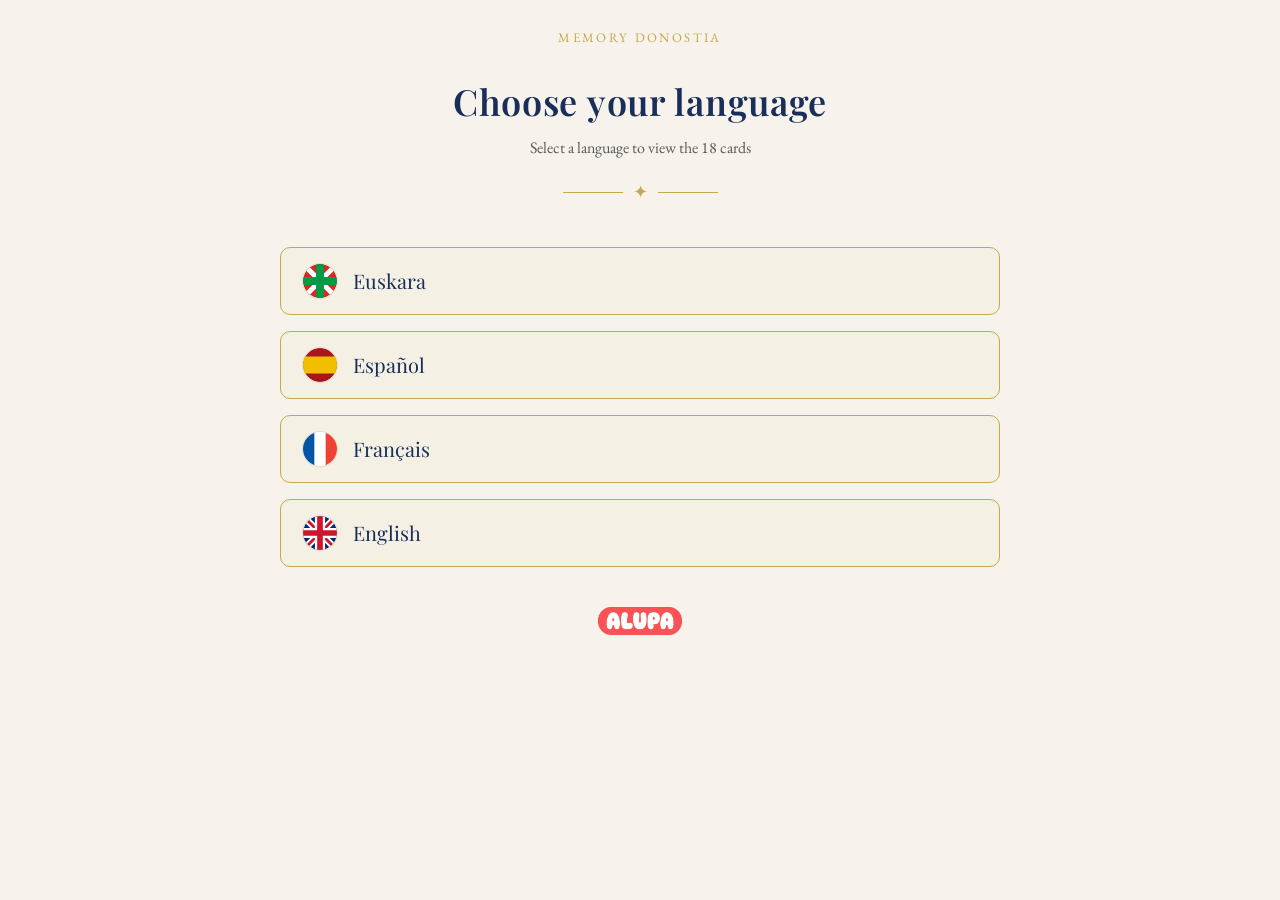
==== index.html @ b12637ed "Add files via upload" ====
<!DOCTYPE html>
<html lang="en">
<head>
<meta charset="UTF-8">
<meta name="viewport" content="width=device-width, initial-scale=1">
<title>Memory Donostia — ALUPA</title>
<link rel="preconnect" href="https://fonts.googleapis.com">
<link href="https://fonts.googleapis.com/css2?family=Playfair+Display:wght@500;600;700&family=EB+Garamond:ital,wght@0,400;0,500;1,400&display=swap" rel="stylesheet">
<link rel="stylesheet" href="assets/css/style.css">
</head>
<body>
<div class="frame">
  <div class="brand">Memory Donostia</div>
  <h1 class="intro-title">Choose your language</h1>
  <p class="intro-sub">Select a language to view the 18 cards</p>

  <div class="divider">✦</div>

  <nav class="lang-select">
    <a class="lang-btn" href="eu/index.html">
      <img class="flag" src="assets/img/flags/eu.svg" alt="Euskara">
      Euskara
    </a>
    <a class="lang-btn" href="es/index.html">
      <img class="flag" src="assets/img/flags/es.svg" alt="Español">
      Español
    </a>
    <a class="lang-btn" href="fr/index.html">
      <img class="flag" src="assets/img/flags/fr.svg" alt="Français">
      Français
    </a>
    <a class="lang-btn" href="en/index.html">
      <img class="flag" src="assets/img/flags/en.svg" alt="English">
      English
    </a>
  </nav>

  <footer><img src="assets/img/brand/logo-alupa.png" alt="ALUPA"></footer>
</div>
</body>
</html>
---- assets/css/style.css ----
:root{
  --cream:#F7F3EC;
  --navy:#1A2E5A;
  --gold:#C5A84B;
  --gold-light:#dcc88a;
}

*{box-sizing:border-box;}
html,body{margin:0;padding:0;}
body{
  background:var(--cream);
  color:var(--navy);
  font-family:'EB Garamond', Georgia, 'Times New Roman', serif;
  font-size:18px;
  line-height:1.6;
}

h1,h2,h3{
  font-family:'Playfair Display', Georgia, serif;
  font-weight:600;
  letter-spacing:0.02em;
}

a{color:var(--navy); text-decoration:none;}

.frame{
  max-width:760px;
  margin:0 auto;
  padding:28px 20px 64px;
  position:relative;
}

.brand{
  text-align:center;
  text-transform:uppercase;
  letter-spacing:0.18em;
  font-size:13px;
  color:var(--gold);
  margin-bottom:8px;
}

.divider{
  display:flex;
  align-items:center;
  justify-content:center;
  gap:10px;
  margin:18px 0 36px;
  color:var(--gold);
}
.divider::before,.divider::after{
  content:"";
  height:1px;
  width:60px;
  background:var(--gold);
}

/* ---- Page d'accueil : sélecteur de langue ---- */
.lang-select{
  display:flex;
  flex-direction:column;
  gap:16px;
  margin-top:40px;
}
.lang-btn{
  display:flex;
  align-items:center;
  gap:16px;
  border:1px solid var(--gold);
  border-radius:10px;
  padding:16px 22px;
  background:rgba(197,168,75,0.05);
  font-size:20px;
  font-family:'Playfair Display', serif;
  transition:background .2s ease, transform .15s ease;
}
.lang-btn:hover{
  background:rgba(197,168,75,0.14);
  transform:translateY(-1px);
}
.flag{
  width:34px;
  height:34px;
  border-radius:50%;
  object-fit:cover;
  box-shadow:0 0 0 1px rgba(0,0,0,.08);
  flex-shrink:0;
}
.intro-title{
  text-align:center;
  margin-bottom:4px;
}
.intro-sub{
  text-align:center;
  color:#5a5a5a;
  font-size:16px;
  margin-top:0;
}

/* ---- Page fiches ---- */
.lang-switch{
  display:flex;
  justify-content:center;
  gap:14px;
  margin-bottom:22px;
  font-size:14px;
}
.lang-switch a{
  padding:4px 10px;
  border:1px solid transparent;
  border-radius:6px;
  color:var(--navy);
  opacity:.55;
}
.lang-switch a.active{
  border-color:var(--gold);
  opacity:1;
}

.back-home{
  display:block;
  text-align:center;
  margin-bottom:18px;
  font-size:14px;
  color:var(--gold);
  letter-spacing:.05em;
}

.download-btn{
  display:flex;
  align-items:center;
  justify-content:center;
  gap:10px;
  border:1px solid var(--gold);
  border-radius:10px;
  padding:14px 20px;
  margin:0 0 32px;
  background:var(--navy);
  color:var(--cream);
  font-family:'Playfair Display', serif;
  font-size:17px;
  letter-spacing:.02em;
}
.download-btn:hover{ background:#243d72; }
.download-btn .flag{ width:24px; height:24px; }

.cards-stack img{
  width:100%;
  display:block;
  margin-bottom:28px;
  border-radius:6px;
  box-shadow:0 4px 18px rgba(26,46,90,0.12);
}

.coming-soon{
  text-align:center;
  margin-top:80px;
  color:#6a6a6a;
  font-family:'Playfair Display', serif;
  font-size:22px;
}

footer{
  text-align:center;
  margin-top:40px;
}
footer img{
  height:28px;
  width:auto;
}

@media (max-width:480px){
  body{font-size:16px;}
}
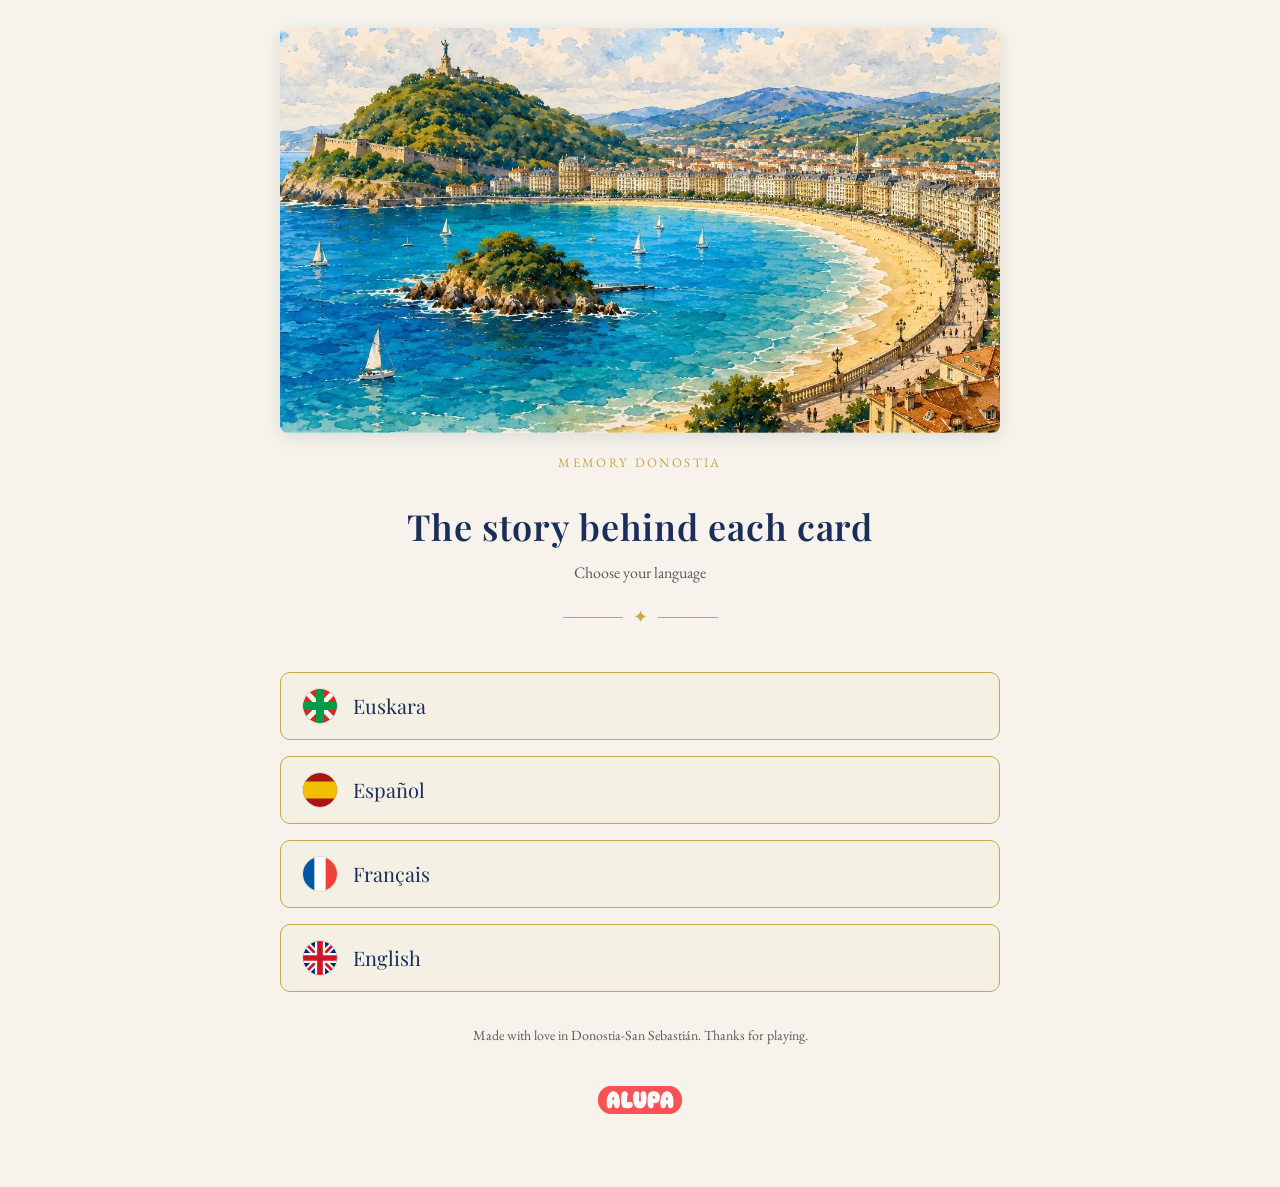
==== commit 8fa0d949: "Add files via upload" ====
--- a/index.html
+++ b/index.html
@@ -10,9 +10,10 @@
 </head>
 <body>
 <div class="frame">
+  <img class="hero-img" src="assets/img/hero/concha-bay.jpg" alt="La Concha Bay, San Sebastián">
   <div class="brand">Memory Donostia</div>
-  <h1 class="intro-title">Choose your language</h1>
-  <p class="intro-sub">Select a language to view the 18 cards</p>
+  <h1 class="intro-title">The story behind each card</h1>
+  <p class="intro-sub">Choose your language</p>
 
   <div class="divider">✦</div>
 
@@ -35,6 +36,8 @@
     </a>
   </nav>
 
+  <p style="text-align:center; font-size:14px; color:#5a5a5a; margin:32px 0 0;">Made with love in Donostia-San Sebastián. Thanks for playing.</p>
+
   <footer><img src="assets/img/brand/logo-alupa.png" alt="ALUPA"></footer>
 </div>
 </body>
--- a/assets/css/style.css
+++ b/assets/css/style.css
@@ -28,6 +28,14 @@
   margin:0 auto;
   padding:28px 20px 64px;
   position:relative;
+}
+
+.hero-img{
+  width:100%;
+  display:block;
+  border-radius:8px;
+  margin-bottom:20px;
+  box-shadow:0 4px 18px rgba(26,46,90,0.12);
 }
 
 .brand{
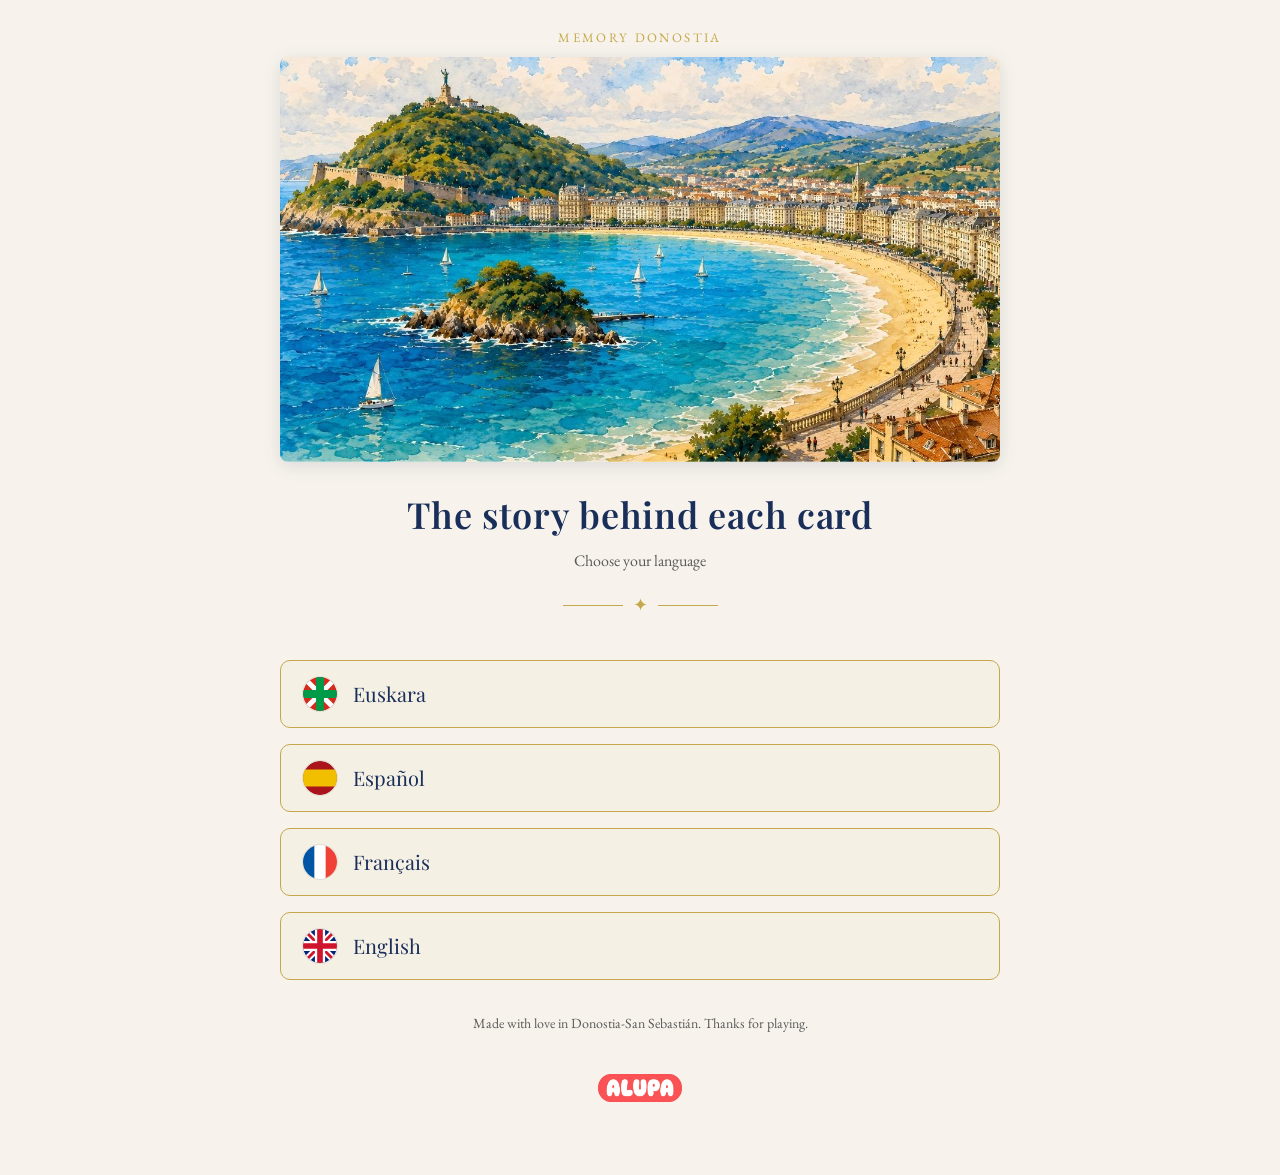
==== commit ded892b4: "Add files via upload" ====
--- a/index.html
+++ b/index.html
@@ -10,8 +10,8 @@
 </head>
 <body>
 <div class="frame">
+  <div class="brand">Memory Donostia</div>
   <img class="hero-img" src="assets/img/hero/concha-bay.jpg" alt="La Concha Bay, San Sebastián">
-  <div class="brand">Memory Donostia</div>
   <h1 class="intro-title">The story behind each card</h1>
   <p class="intro-sub">Choose your language</p>
 
--- a/assets/css/style.css
+++ b/assets/css/style.css
@@ -96,6 +96,7 @@
 .intro-title{
   text-align:center;
   margin-bottom:4px;
+  text-wrap:balance;
 }
 .intro-sub{
   text-align:center;
@@ -178,4 +179,5 @@
 
 @media (max-width:480px){
   body{font-size:16px;}
+  .intro-title{font-size:22px;}
 }
